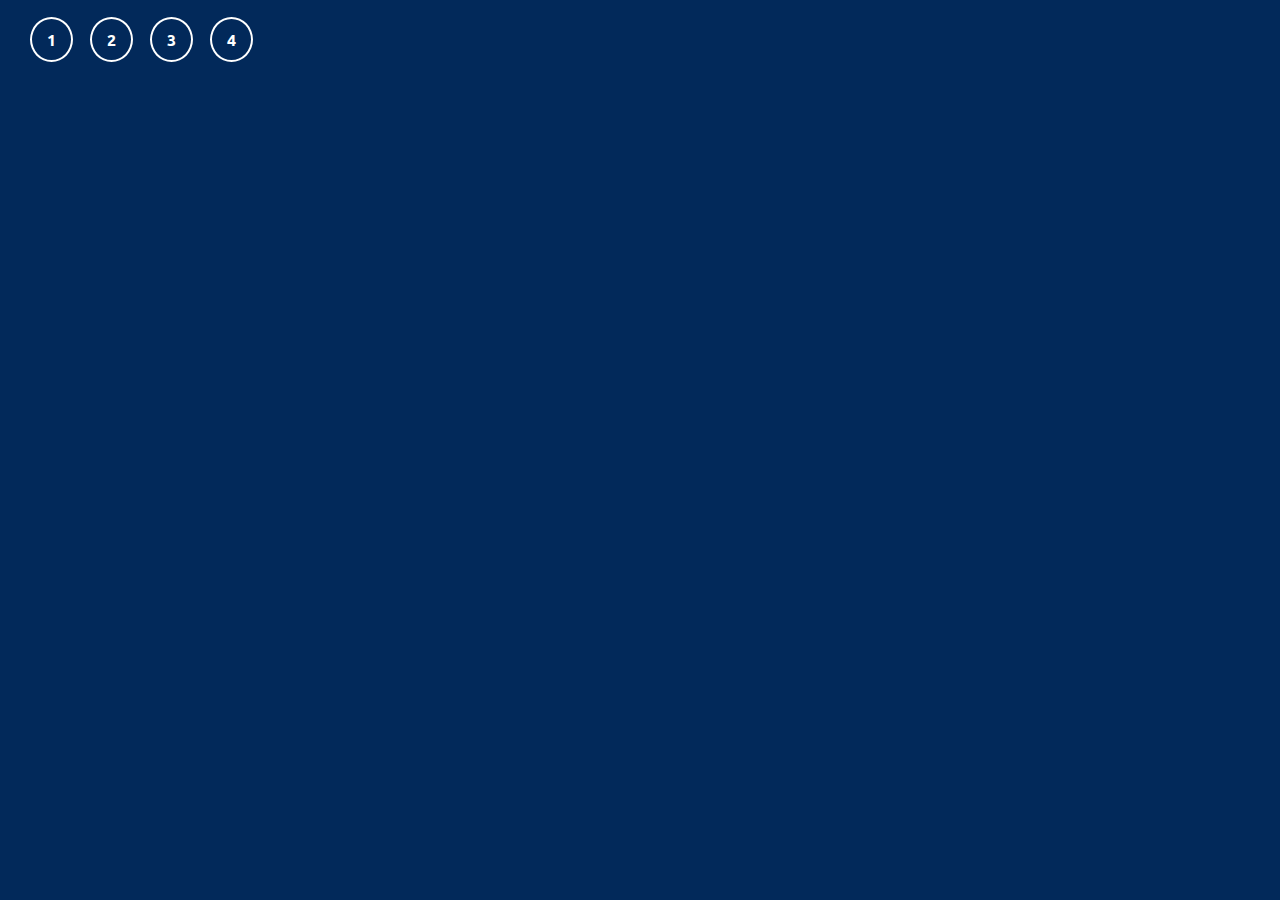
==== index.html @ 5e1716ca "added steps buttons" ====
<!DOCTYPE html>
<html lang="en">
  <head>
    <meta charset="UTF-8" />
    <meta name="viewport" content="width=device-width, initial-scale=1.0" />
    <title>Document</title>
    <link rel="preconnect" href="https://fonts.googleapis.com" />
    <link rel="preconnect" href="https://fonts.gstatic.com" crossorigin />
    <link
      href="https://fonts.googleapis.com/css2?family=Ubuntu:wght@400;500;700&display=swap"
      rel="stylesheet"
    />
    <link rel="stylesheet" href="styles.css" />
    <link rel="stylesheet" href="normalize.css" />
  </head>
  <body style="padding: 3rem;">
    <span class="step">1</span>
    <span class="step">2</span>
    <span class="step">3</span>
    <span class="step">4</span>
  </body>
</html>
---- styles.css ----
html {
  font-size: 62.5%;
}

*, *::before, *::after {
  box-sizing: border-box;
}

body {
  font-size: 1.6rem;
  font-family: "Ubuntu", sans-serif;
  background-color: hsl(213, 96%, 18%);
}

.step {
  padding: 1rem 1.5rem;
  background-color: transparent;
  border: 2px solid #fff;
  color: #fff;
  font-weight: bold;
  margin-bottom: 2rem;
  border-radius: 50%;
  margin-right: 1.3rem;
}
.step:hover {
  background-color: hsl(206, 94%, 87%);
  color: hsl(213, 96%, 18%);
  border-color: lightblue;
}/*# sourceMappingURL=styles.css.map */
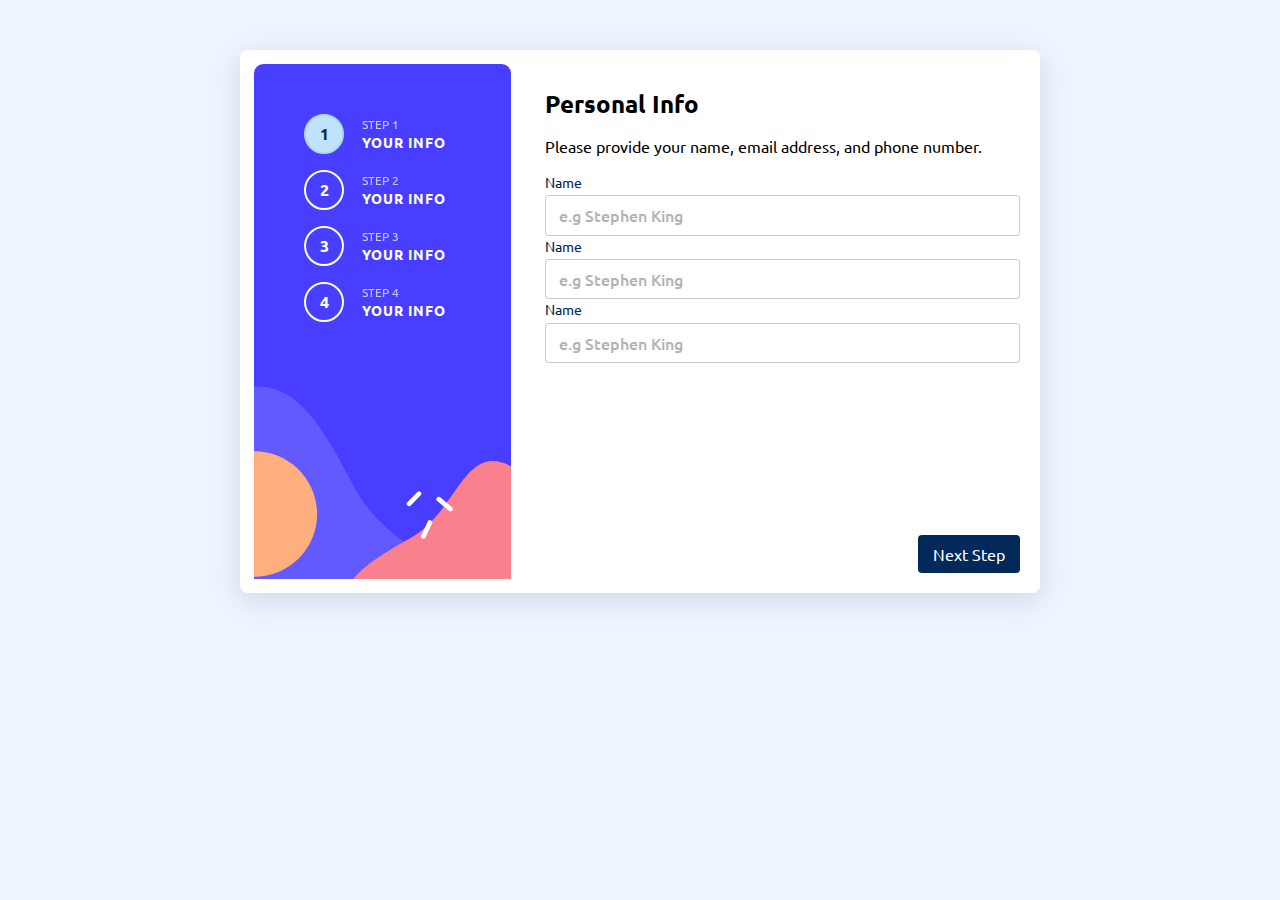
==== commit c9c4fb4a: "fixed a lot of things" ====
--- a/index.html
+++ b/index.html
@@ -12,11 +12,55 @@
     />
     <link rel="stylesheet" href="styles.css" />
     <link rel="stylesheet" href="normalize.css" />
+    <link rel="stylesheet" href="toggle_switch.css" />
   </head>
-  <body style="padding: 3rem;">
-    <span class="step">1</span>
-    <span class="step">2</span>
-    <span class="step">3</span>
-    <span class="step">4</span>
+  <body>
+    <div class="step1">
+      <div class="steps">
+        <div class="step-group">
+          <span class="step step__focused">1</span>
+          <div class="step__details">
+            <p class="step__name ">STEP 1</p>
+            <p class="step__description">YOUR INFO</p>
+          </div>
+        </div>
+        <div class="step-group">
+          <span class="step ">2</span>
+          <div class="step__details">
+            <p class="step__name">STEP 2</p>
+            <p class="step__description">YOUR INFO</p>
+          </div>
+        </div>
+        <div class="step-group">
+          <span class="step ">3</span>
+          <div class="step__details">
+            <p class="step__name">STEP 3</p>
+            <p class="step__description">YOUR INFO</p>
+          </div>
+        </div>
+        <div class="step-group">
+          <span class="step ">4</span>
+          <div class="step__details">
+            <p class="step__name">STEP 4</p>
+            <p class="step__description">YOUR INFO</p>
+          </div>
+        </div>
+      </div>
+
+      <div class="card-wrapper">
+        <div class="card">
+          <h2>Personal Info</h2>
+          <p>Please provide your name, email address, and phone number.</p>
+          <label for="">Name</label>
+          <input placeholder="e.g Stephen King" class="input" type="text" />
+          <label for="">Name</label>
+          <input placeholder="e.g Stephen King" class="input" type="text" />
+          <label for="">Name</label>
+          <input placeholder="e.g Stephen King" class="input" type="text" />
+        </div>
+        <div class="btn-wrapper"><a href="step2.html"><button class="btn btn--primary">Next Step</button></a></div>
+      </div>
+
+    </div>
   </body>
 </html>
--- a/styles.css
+++ b/styles.css
@@ -7,23 +7,295 @@
 }
 
 body {
-  font-size: 1.6rem;
+  font-size: 1.5rem;
   font-family: "Ubuntu", sans-serif;
-  background-color: hsl(213, 96%, 18%);
-}
-
-.step {
-  padding: 1rem 1.5rem;
+  background-color: #eef5ff;
+}
+@media screen and (min-width: 768px) {
+  body {
+    font-size: 1.6rem;
+    padding: 5rem;
+  }
+}
+
+.grid {
+  display: grid;
+}
+@media screen and (min-width: 768px) {
+  .grid.grid--1x3 {
+    grid-template-columns: repeat(3, 1fr);
+  }
+}
+
+.step-group {
+  display: inline-block;
+}
+.step-group .step {
+  display: inline-flex;
+  align-items: center;
+  justify-content: center;
+  width: 4rem;
+  height: 4rem;
   background-color: transparent;
   border: 2px solid #fff;
   color: #fff;
   font-weight: bold;
-  margin-bottom: 2rem;
-  border-radius: 50%;
-  margin-right: 1.3rem;
-}
-.step:hover {
+  border-radius: 100%;
+}
+.step-group .step__focused {
   background-color: hsl(206, 94%, 87%);
   color: hsl(213, 96%, 18%);
   border-color: lightblue;
+}
+.step-group .step__details {
+  display: none;
+}
+@media screen and (min-width: 768px) {
+  .step-group {
+    display: flex;
+    align-items: center;
+  }
+  .step-group p {
+    margin: 0;
+    line-height: 1.3;
+  }
+  .step-group .step__details {
+    display: block;
+    margin-left: 1.8rem;
+  }
+  .step-group .step__details .step__name {
+    font-size: 1.4rem;
+    color: #fff;
+    opacity: 0.7;
+    font-size: 1.2rem;
+  }
+  .step-group .step__details .step__description {
+    color: #fff;
+    font-weight: 700;
+    letter-spacing: 0.1rem;
+    font-size: 1.4rem;
+    white-space: nowrap;
+  }
+}
+
+.btn {
+  padding: 1rem 1.5rem;
+  border-radius: 4px;
+  border: none;
+}
+
+.btn--primary {
+  color: white;
+  background: hsl(213, 96%, 18%);
+  transition: background 0.3s;
+}
+.btn--primary:hover {
+  background: hsl(228, 100%, 84%);
+}
+
+.plan {
+  display: flex;
+  align-items: center;
+  border: 1px solid #ccc;
+  padding: 1.5rem 1.5rem;
+  border-radius: 7px;
+  margin-bottom: 2rem;
+}
+.plan img {
+  margin-right: 2rem;
+}
+.plan .plan__details p {
+  margin: 0;
+  margin-bottom: 0.4rem;
+}
+.plan .plan__details .plan__price {
+  color: #96969e;
+  margin-bottom: 0;
+}
+.plan .plan__details .plan__name {
+  color: hsl(213, 96%, 18%);
+  font-weight: 500;
+  font-size: 1.7rem;
+  margin-bottom: 0;
+}
+.plan:hover {
+  border-color: hsl(243, 100%, 62%);
+  background: #f8f9fe;
+}
+@media screen and (min-width: 768px) {
+  .plan {
+    flex-direction: column;
+    padding-left: 2.2rem;
+    padding-top: 2.2rem;
+  }
+  .plan img {
+    margin-right: 0;
+    margin-bottom: 3rem;
+  }
+  .plan .plan__details .plan__name {
+    font-size: 1.6rem;
+  }
+  .plan .plan__details .plan__price {
+    font-size: 1.3rem;
+  }
+}
+
+.plan-block.grid {
+  -moz-column-gap: 2rem;
+       column-gap: 2rem;
+}
+
+.addon {
+  display: flex;
+  align-items: center;
+  justify-content: space-between;
+  border: 1px solid #ccc;
+  padding: 1.5rem;
+  border-radius: 7px;
+  margin-bottom: 2rem;
+}
+.addon .addon__wrapper {
+  display: flex;
+}
+.addon input {
+  margin-right: 2rem;
+  width: 1.6rem;
+}
+.addon p {
+  margin: 0;
+}
+.addon .addon__details p {
+  line-height: 2rem;
+}
+.addon .addon__details .addon__name {
+  color: hsl(213, 96%, 18%);
+  font-weight: 500;
+  font-size: 1.7rem;
+}
+.addon .addon__details .addon__more {
+  color: #96969e;
+}
+.addon span {
+  color: #6c5fe3;
+  font-weight: 500;
+}
+.addon:hover {
+  border-color: hsl(243, 100%, 62%);
+  background: #f8f9fe;
+}
+
+label {
+  color: hsl(213, 96%, 18%);
+  font-size: 1.4rem;
+}
+
+.input {
+  margin-top: 0.5rem;
+  width: 100%;
+  padding: 1rem 1.3rem;
+  border-radius: 3px;
+  border: none;
+  outline: 0;
+  border: 1px solid #ccc;
+}
+
+::-moz-placeholder {
+  color: #b6b3b3;
+  font-weight: 500;
+}
+
+::placeholder {
+  color: #b6b3b3;
+  font-weight: 500;
+}
+
+.billing-cycle {
+  background-color: #f8f9fe;
+  font-weight: 500;
+  border-radius: 5px;
+  display: flex;
+  align-items: center;
+  justify-content: center;
+}
+.billing-cycle img {
+  width: 5rem;
+  margin-left: 3rem;
+  margin-right: 3rem;
+}
+
+.step1 .steps {
+  display: flex;
+  background-image: url(assets/images/bg-sidebar-mobile.svg);
+  background-size: cover;
+  background-repeat: no-repeat;
+  justify-content: center;
+  padding-top: 3rem;
+  padding-bottom: 7rem;
+  -moz-column-gap: 1.2rem;
+       column-gap: 1.2rem;
+}
+.step1 .card-wrapper .card {
+  background-color: #fff;
+  border-radius: 5px;
+  padding: 2rem;
+  margin: 2rem;
+  margin-bottom: 2rem;
+  box-shadow: 0 0 10px rgba(0, 0, 0, 0.1);
+  position: relative;
+  top: -6rem;
+}
+.step1 .card-wrapper .btn-wrapper {
+  display: flex;
+  justify-content: flex-end;
+  background: #fff;
+  padding: 1rem;
+  padding-right: 2rem;
+}
+.step1 .card-wrapper .btn-wrapper .btn {
+  display: block;
+}
+
+@media screen and (min-width: 768px) {
+  .step1 {
+    width: 800px;
+    display: flex;
+    margin: 0 auto;
+    background-color: white;
+    border-radius: 8px;
+    box-shadow: rgba(100, 100, 111, 0.2) 0px 7px 29px 0px;
+    overflow: hidden;
+  }
+  .step1 .steps {
+    flex-direction: column;
+    background-image: url(assets/images/bg-sidebar-desktop.svg);
+    background-size: cover;
+    background-repeat: no-repeat;
+    padding: 5rem;
+    margin: 1.4rem;
+    justify-content: flex-start;
+    padding-right: 6.5rem;
+    row-gap: 1.6rem;
+  }
+  .step1 .card-wrapper {
+    position: relative;
+  }
+  .step1 .card-wrapper .card {
+    width: 100%;
+    margin: 0;
+    box-shadow: none;
+    position: initial;
+    border-radius: 0;
+    margin-bottom: 19rem;
+  }
+  .step1 .card-wrapper .btn {
+    display: block;
+    position: absolute;
+    bottom: 0;
+    right: 0;
+    margin: 2rem;
+  }
+}
+a {
+  text-decoration: none;
+  color: initial;
 }/*# sourceMappingURL=styles.css.map */